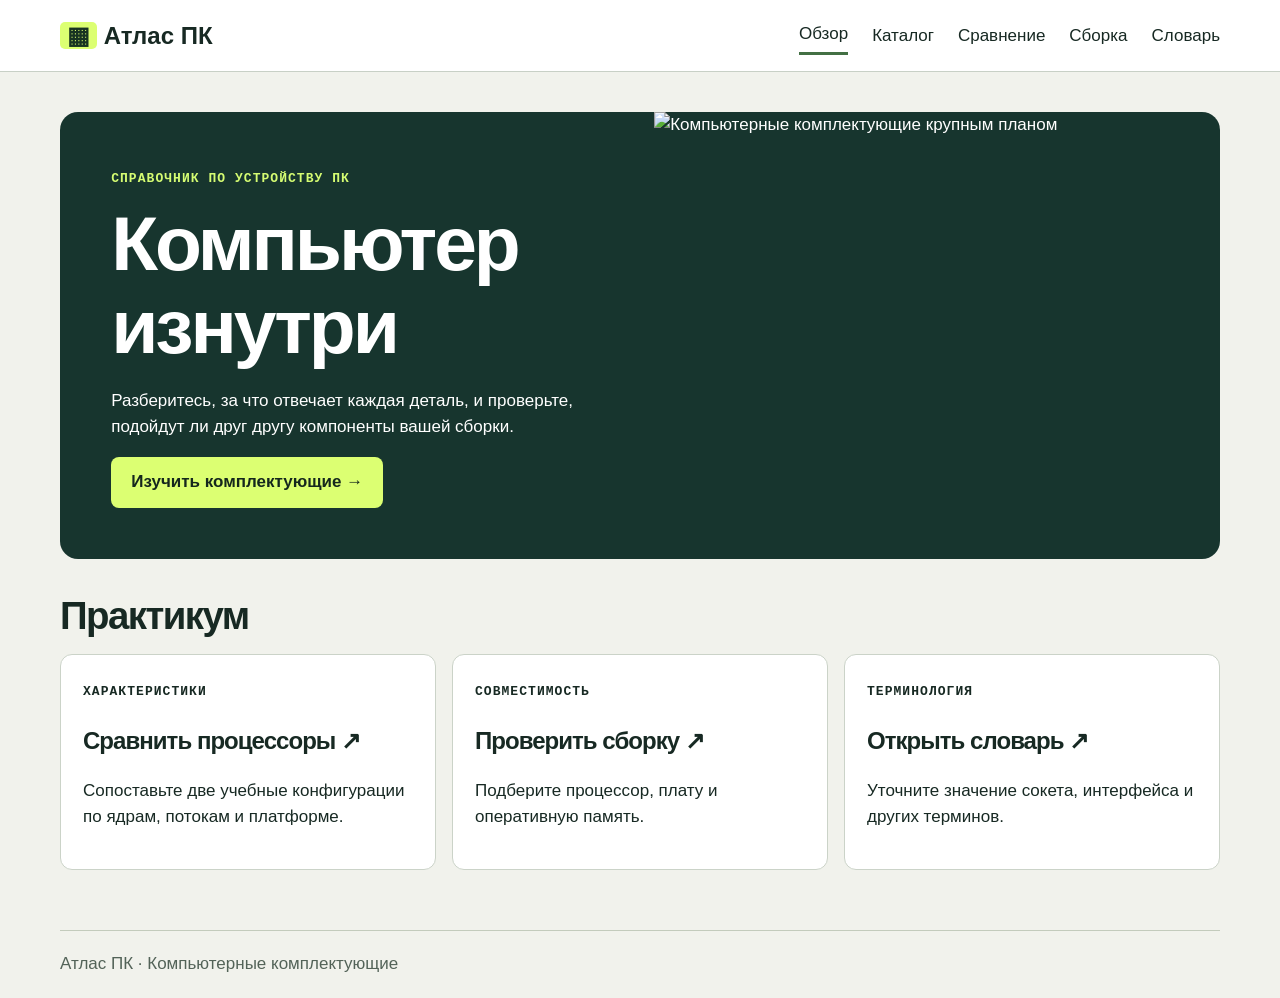
==== index.html @ 589b6a0f "Создать обзорную страницу и входы в практикум" ====
<!doctype html>
<html lang="ru"><head><meta charset="utf-8"><meta name="viewport" content="width=device-width,initial-scale=1">
<title>Обзор · Атлас ПК</title><link rel="stylesheet" href="assets/site.css"></head>
<body><a class="skip" href="#main">К содержанию</a><header><div class="bar"><a class="brand" href="index.html"><b>▦</b> Атлас ПК</a><nav aria-label="Разделы сайта"><a aria-current="page" href="index.html">Обзор</a><a href="catalog.html">Каталог</a><a href="compare.html">Сравнение</a><a href="build.html">Сборка</a><a href="glossary.html">Словарь</a></nav></div></header>
<main id="main"><section class="hero"><div><span class="kicker">Справочник по устройству ПК</span><h1>Компьютер<br>изнутри</h1><p>Разберитесь, за что отвечает каждая деталь, и проверьте, подойдут ли друг другу компоненты вашей сборки.</p><a class="btn" href="catalog.html">Изучить комплектующие →</a></div><img src="assets/hero.webp" alt="Компьютерные комплектующие крупным планом"></section><h2>Практикум</h2><div class="grid"><a class="card" href="compare.html"><small>Характеристики</small><h3>Сравнить процессоры ↗</h3><p>Сопоставьте две учебные конфигурации по ядрам, потокам и платформе.</p></a><a class="card" href="build.html"><small>Совместимость</small><h3>Проверить сборку ↗</h3><p>Подберите процессор, плату и оперативную память.</p></a><a class="card" href="glossary.html"><small>Терминология</small><h3>Открыть словарь ↗</h3><p>Уточните значение сокета, интерфейса и других терминов.</p></a></div></main><footer>Атлас ПК · Компьютерные комплектующие</footer></body></html>
---- assets/site.css ----
*{box-sizing:border-box}body{margin:0;background:#f1f2ec;color:#172923;font:17px/1.55 "Segoe UI",Arial,sans-serif}a{color:inherit}header{background:#fff;border-bottom:1px solid #c8d0c6}.bar,main,footer{width:min(1160px,92%);margin:auto}.bar,nav,.actions{display:flex;align-items:center;gap:24px;flex-wrap:wrap}.bar{justify-content:space-between;padding:16px 0}.brand{font-size:24px;font-weight:750;text-decoration:none}.brand b{background:#dcff72;color:#173322;padding:0 7px;border-radius:5px}nav a{text-decoration:none;padding:5px 0}nav a[aria-current]{border-bottom:3px solid #437044}main{padding:40px 0 60px;min-height:75vh}h1,h2,h3{line-height:1.08;letter-spacing:-.04em}h1{font-size:clamp(40px,6vw,82px);margin:12px 0 20px}h2{font-size:clamp(27px,3vw,40px);margin:36px 0 18px}h3{font-size:24px}p{max-width:72ch}.hero{display:grid;grid-template-columns:1.05fr 1fr;background:#17352e;color:white;border-radius:18px;overflow:hidden}.hero>div{padding:clamp(24px,4vw,58px)}.hero img{width:100%;height:100%;min-height:320px;object-fit:cover}.hero h1{font-size:clamp(48px,6vw,88px)}.kicker,small{font:700 13px/1.4 Consolas,monospace;letter-spacing:.08em;text-transform:uppercase}.kicker{color:#d5fc72}.btn{background:#dcff72;color:#15271d;text-decoration:none;padding:12px 20px;border-radius:8px;display:inline-block;font-weight:700}.grid,.fields{display:grid;grid-template-columns:repeat(auto-fit,minmax(min(235px,100%),1fr));gap:16px}.card,details,.panel{background:#fff;padding:22px;border:1px solid #cbd3c8;border-radius:12px}.card{display:block;text-decoration:none}.card img{width:100%;height:160px;object-fit:cover;border-radius:7px}a.card:hover{border-color:#33754b}label{display:block;font-weight:650}select,input{display:block;width:100%;margin:6px 0 14px;padding:12px;border:1px solid #778b7c;border-radius:7px;background:white;color:#183329;font:inherit}.result{border-left:5px solid #608c3b;padding:12px 18px;background:#edf3df}.result.bad{border-color:#a85330;background:#fff0e4}table{width:100%;border-collapse:collapse;margin-top:16px}td,th{padding:12px;text-align:left;border-bottom:1px solid #cad3c8}details{margin:10px 0}summary{cursor:pointer;font-weight:bold}footer{border-top:1px solid #c3cbbc;padding:20px 0;color:#536358}.skip{position:absolute;left:-10000px}.skip:focus{left:8px;top:8px;background:white;z-index:4}:focus-visible{outline:3px solid #d36914;outline-offset:2px}[hidden]{display:none!important}@media(max-width:720px){.hero{grid-template-columns:1fr}.hero img{height:210px;min-height:0}.bar{gap:8px}nav{gap:12px;font-size:15px}main{padding-top:22px}td,th{padding:6px;font-size:14px}}
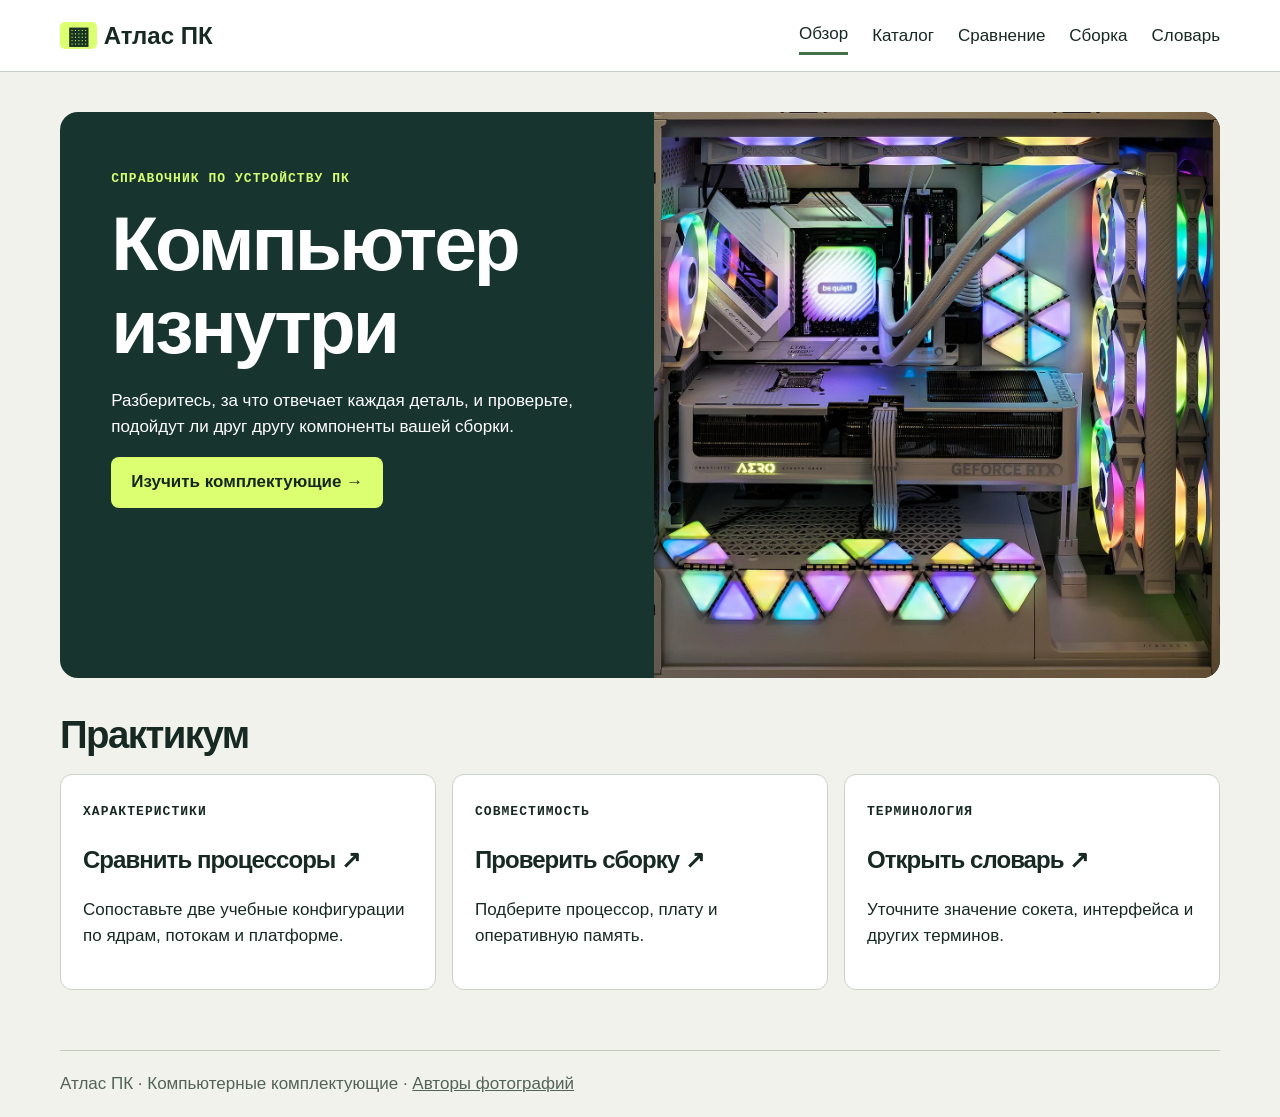
==== commit aff937ee: "Иллюстрировать справочник и указать лицензии фотографий" ====
--- a/index.html
+++ b/index.html
@@ -2,4 +2,4 @@
 <html lang="ru"><head><meta charset="utf-8"><meta name="viewport" content="width=device-width,initial-scale=1">
 <title>Обзор · Атлас ПК</title><link rel="stylesheet" href="assets/site.css"></head>
 <body><a class="skip" href="#main">К содержанию</a><header><div class="bar"><a class="brand" href="index.html"><b>▦</b> Атлас ПК</a><nav aria-label="Разделы сайта"><a aria-current="page" href="index.html">Обзор</a><a href="catalog.html">Каталог</a><a href="compare.html">Сравнение</a><a href="build.html">Сборка</a><a href="glossary.html">Словарь</a></nav></div></header>
-<main id="main"><section class="hero"><div><span class="kicker">Справочник по устройству ПК</span><h1>Компьютер<br>изнутри</h1><p>Разберитесь, за что отвечает каждая деталь, и проверьте, подойдут ли друг другу компоненты вашей сборки.</p><a class="btn" href="catalog.html">Изучить комплектующие →</a></div><img src="assets/hero.webp" alt="Компьютерные комплектующие крупным планом"></section><h2>Практикум</h2><div class="grid"><a class="card" href="compare.html"><small>Характеристики</small><h3>Сравнить процессоры ↗</h3><p>Сопоставьте две учебные конфигурации по ядрам, потокам и платформе.</p></a><a class="card" href="build.html"><small>Совместимость</small><h3>Проверить сборку ↗</h3><p>Подберите процессор, плату и оперативную память.</p></a><a class="card" href="glossary.html"><small>Терминология</small><h3>Открыть словарь ↗</h3><p>Уточните значение сокета, интерфейса и других терминов.</p></a></div></main><footer>Атлас ПК · Компьютерные комплектующие</footer></body></html>
+<main id="main"><section class="hero"><div><span class="kicker">Справочник по устройству ПК</span><h1>Компьютер<br>изнутри</h1><p>Разберитесь, за что отвечает каждая деталь, и проверьте, подойдут ли друг другу компоненты вашей сборки.</p><a class="btn" href="catalog.html">Изучить комплектующие →</a></div><img src="assets/hero.webp" alt="Компьютерные комплектующие крупным планом"></section><h2>Практикум</h2><div class="grid"><a class="card" href="compare.html"><small>Характеристики</small><h3>Сравнить процессоры ↗</h3><p>Сопоставьте две учебные конфигурации по ядрам, потокам и платформе.</p></a><a class="card" href="build.html"><small>Совместимость</small><h3>Проверить сборку ↗</h3><p>Подберите процессор, плату и оперативную память.</p></a><a class="card" href="glossary.html"><small>Терминология</small><h3>Открыть словарь ↗</h3><p>Уточните значение сокета, интерфейса и других терминов.</p></a></div></main><footer>Атлас ПК · Компьютерные комплектующие · <a href="assets/CREDITS.md">Авторы фотографий</a></footer></body></html>
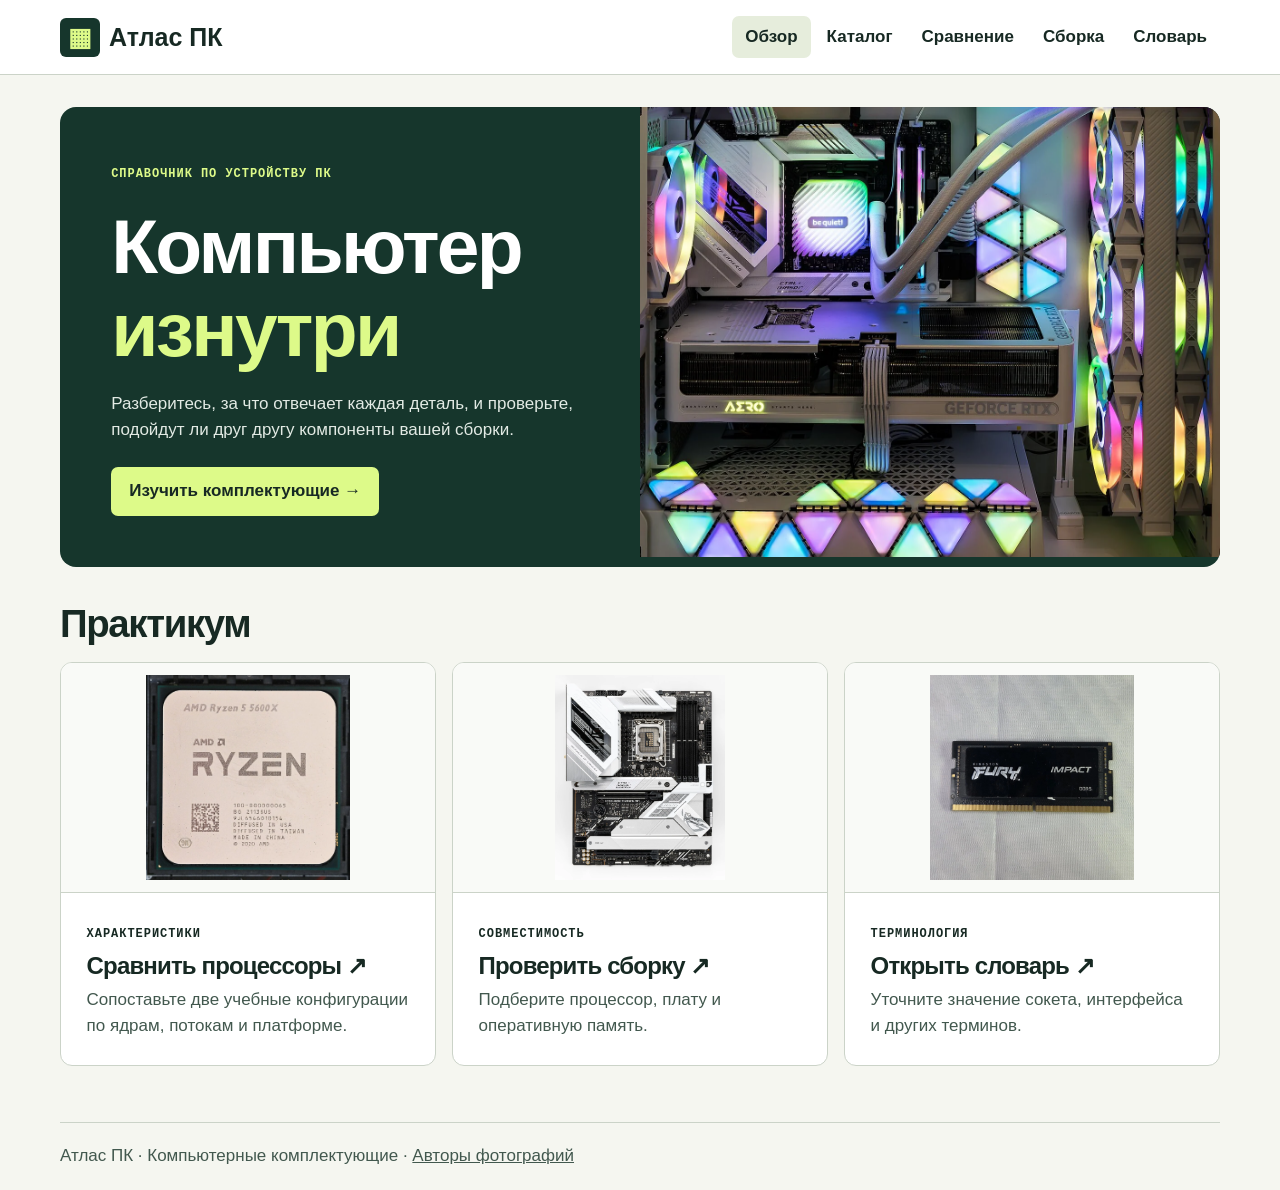
==== commit e1b0c944: "Выровнять адаптивную сетку, проиллюстрировать все компоненты и проверить два браузера" ====
--- a/index.html
+++ b/index.html
@@ -1,5 +1,5 @@
 <!doctype html>
 <html lang="ru"><head><meta charset="utf-8"><meta name="viewport" content="width=device-width,initial-scale=1">
 <title>Обзор · Атлас ПК</title><link rel="stylesheet" href="assets/site.css"></head>
-<body><a class="skip" href="#main">К содержанию</a><header><div class="bar"><a class="brand" href="index.html"><b>▦</b> Атлас ПК</a><nav aria-label="Разделы сайта"><a aria-current="page" href="index.html">Обзор</a><a href="catalog.html">Каталог</a><a href="compare.html">Сравнение</a><a href="build.html">Сборка</a><a href="glossary.html">Словарь</a></nav></div></header>
-<main id="main"><section class="hero"><div><span class="kicker">Справочник по устройству ПК</span><h1>Компьютер<br>изнутри</h1><p>Разберитесь, за что отвечает каждая деталь, и проверьте, подойдут ли друг другу компоненты вашей сборки.</p><a class="btn" href="catalog.html">Изучить комплектующие →</a></div><img src="assets/hero.webp" alt="Компьютерные комплектующие крупным планом"></section><h2>Практикум</h2><div class="grid"><a class="card" href="compare.html"><small>Характеристики</small><h3>Сравнить процессоры ↗</h3><p>Сопоставьте две учебные конфигурации по ядрам, потокам и платформе.</p></a><a class="card" href="build.html"><small>Совместимость</small><h3>Проверить сборку ↗</h3><p>Подберите процессор, плату и оперативную память.</p></a><a class="card" href="glossary.html"><small>Терминология</small><h3>Открыть словарь ↗</h3><p>Уточните значение сокета, интерфейса и других терминов.</p></a></div></main><footer>Атлас ПК · Компьютерные комплектующие · <a href="assets/CREDITS.md">Авторы фотографий</a></footer></body></html>
+<body class="page-index"><a class="skip" href="#main">К содержанию</a><header><div class="bar"><a class="brand" href="index.html"><b>▦</b> Атлас ПК</a><nav aria-label="Разделы сайта"><a aria-current="page" href="index.html">Обзор</a><a href="catalog.html">Каталог</a><a href="compare.html">Сравнение</a><a href="build.html">Сборка</a><a href="glossary.html">Словарь</a></nav></div></header>
+<main id="main"><section class="hero"><div><span class="kicker">Справочник по устройству ПК</span><h1>Компьютер <em>изнутри</em></h1><p>Разберитесь, за что отвечает каждая деталь, и проверьте, подойдут ли друг другу компоненты вашей сборки.</p><a class="btn" href="catalog.html">Изучить комплектующие →</a></div><img src="assets/hero.webp" alt="Компьютерные комплектующие крупным планом"></section><h2>Практикум</h2><div class="grid"><a class="card" href="compare.html"><div class="photo"><img src="assets/cpu.webp" alt="Процессор" loading="lazy"></div><div class="card-body"><small>Характеристики</small><h3>Сравнить процессоры ↗</h3><p>Сопоставьте две учебные конфигурации по ядрам, потокам и платформе.</p></div></a><a class="card" href="build.html"><div class="photo"><img src="assets/board.webp" alt="Материнская плата" loading="lazy"></div><div class="card-body"><small>Совместимость</small><h3>Проверить сборку ↗</h3><p>Подберите процессор, плату и оперативную память.</p></div></a><a class="card" href="glossary.html"><div class="photo"><img src="assets/memory.webp" alt="Модуль оперативной памяти" loading="lazy"></div><div class="card-body"><small>Терминология</small><h3>Открыть словарь ↗</h3><p>Уточните значение сокета, интерфейса и других терминов.</p></div></a></div></main><footer>Атлас ПК · Компьютерные комплектующие · <a href="assets/CREDITS.md">Авторы фотографий</a></footer></body></html>
--- a/assets/site.css
+++ b/assets/site.css
@@ -1 +1,91 @@
-*{box-sizing:border-box}body{margin:0;background:#f1f2ec;color:#172923;font:17px/1.55 "Segoe UI",Arial,sans-serif}a{color:inherit}header{background:#fff;border-bottom:1px solid #c8d0c6}.bar,main,footer{width:min(1160px,92%);margin:auto}.bar,nav,.actions{display:flex;align-items:center;gap:24px;flex-wrap:wrap}.bar{justify-content:space-between;padding:16px 0}.brand{font-size:24px;font-weight:750;text-decoration:none}.brand b{background:#dcff72;color:#173322;padding:0 7px;border-radius:5px}nav a{text-decoration:none;padding:5px 0}nav a[aria-current]{border-bottom:3px solid #437044}main{padding:40px 0 60px;min-height:75vh}h1,h2,h3{line-height:1.08;letter-spacing:-.04em}h1{font-size:clamp(40px,6vw,82px);margin:12px 0 20px}h2{font-size:clamp(27px,3vw,40px);margin:36px 0 18px}h3{font-size:24px}p{max-width:72ch}.hero{display:grid;grid-template-columns:1.05fr 1fr;background:#17352e;color:white;border-radius:18px;overflow:hidden}.hero>div{padding:clamp(24px,4vw,58px)}.hero img{width:100%;height:100%;min-height:320px;object-fit:cover}.hero h1{font-size:clamp(48px,6vw,88px)}.kicker,small{font:700 13px/1.4 Consolas,monospace;letter-spacing:.08em;text-transform:uppercase}.kicker{color:#d5fc72}.btn{background:#dcff72;color:#15271d;text-decoration:none;padding:12px 20px;border-radius:8px;display:inline-block;font-weight:700}.grid,.fields{display:grid;grid-template-columns:repeat(auto-fit,minmax(min(235px,100%),1fr));gap:16px}.card,details,.panel{background:#fff;padding:22px;border:1px solid #cbd3c8;border-radius:12px}.card{display:block;text-decoration:none}.card img{width:100%;height:160px;object-fit:cover;border-radius:7px}a.card:hover{border-color:#33754b}label{display:block;font-weight:650}select,input{display:block;width:100%;margin:6px 0 14px;padding:12px;border:1px solid #778b7c;border-radius:7px;background:white;color:#183329;font:inherit}.result{border-left:5px solid #608c3b;padding:12px 18px;background:#edf3df}.result.bad{border-color:#a85330;background:#fff0e4}table{width:100%;border-collapse:collapse;margin-top:16px}td,th{padding:12px;text-align:left;border-bottom:1px solid #cad3c8}details{margin:10px 0}summary{cursor:pointer;font-weight:bold}footer{border-top:1px solid #c3cbbc;padding:20px 0;color:#536358}.skip{position:absolute;left:-10000px}.skip:focus{left:8px;top:8px;background:white;z-index:4}:focus-visible{outline:3px solid #d36914;outline-offset:2px}[hidden]{display:none!important}@media(max-width:720px){.hero{grid-template-columns:1fr}.hero img{height:210px;min-height:0}.bar{gap:8px}nav{gap:12px;font-size:15px}main{padding-top:22px}td,th{padding:6px;font-size:14px}}
+/* Единая сетка справочника */
+:root {
+  --ink: #172923;
+  --muted: #42584e;
+  --paper: #f5f6f0;
+  --line: #cbd3c8;
+  --forest: #16362c;
+  --lime: #ddfa89;
+}
+* { box-sizing: border-box; }
+body { margin: 0; background: var(--paper); color: var(--ink); font: 17px/1.55 "Segoe UI", Arial, sans-serif; }
+a { color: inherit; }
+header { background: white; border-bottom: 1px solid var(--line); }
+.bar, main, footer { width: min(1160px, 92%); margin: auto; }
+.bar, nav { display: flex; align-items: center; flex-wrap: wrap; }
+.bar { justify-content: space-between; gap: 10px 20px; padding: 16px 0; }
+.brand { display: inline-flex; align-items: center; gap: 9px; font-size: 25px; font-weight: 750; text-decoration: none; }
+.brand b { padding: 0 8px; color: var(--lime); background: var(--forest); border-radius: 6px; }
+nav { gap: 3px; }
+nav a { text-decoration: none; padding: 8px 13px; border-radius: 7px; font-weight: 600; }
+nav a:hover, nav a[aria-current] { background: #e6eddc; }
+main { padding: 32px 0 56px; min-height: 75vh; }
+h1,h2,h3 { text-wrap: balance; line-height: 1.08; letter-spacing: -.035em; }
+h1 { font-size: clamp(34px, 4.8vw, 66px); margin: 0 0 16px; }
+h2 { font-size: clamp(26px, 3vw, 40px); margin: 36px 0 18px; }
+h3 { font-size: 24px; margin: 8px 0; }
+p { max-width: 70ch; }
+.hero, .intro { display: grid; grid-template-columns: 1fr 1fr; border-radius: 16px; overflow: hidden; }
+.hero { background: var(--forest); color: white; }
+.hero > div { padding: clamp(24px, 4vw, 58px); align-self: center; }
+.hero img { width: 100%; height: 100%; max-height: 450px; object-fit: cover; }
+.hero h1 { font-size: clamp(44px, 6vw, 80px); margin: 20px 0; }
+.hero em { display: block; color: var(--lime); font-style: normal; }
+.hero p { color: #e2eae4; margin: 0 0 24px; }
+small, .kicker { font: 700 12px/1.4 Consolas, monospace; letter-spacing: .08em; text-transform: uppercase; }
+.kicker { color: var(--lime); }
+.btn { display: inline-block; background: var(--lime); padding: 11px 18px; color: var(--ink); font-weight: 700; text-decoration: none; border-radius: 7px; }
+.grid, .fields { display: grid; gap: 16px; }
+.grid { grid-template-columns: repeat(3,minmax(0,1fr)); }
+.fields { grid-template-columns: repeat(auto-fit,minmax(min(100%,220px),1fr)); }
+.card, .panel, details, .page-catalog main > .fields { background: white; border: 1px solid var(--line); border-radius: 12px; }
+.card { display: flex; flex-direction: column; overflow: hidden; text-decoration: none; }
+.photo { background: #f9faf7; padding: 12px; border-bottom: 1px solid var(--line); }
+.photo img { display: block; width: 100%; height: clamp(140px,16vw,206px); object-fit: contain; }
+.card-body, .panel, .page-catalog main > .fields { padding: clamp(16px, 2vw, 26px); }
+.card p { color: var(--muted); margin: 8px 0 0; }
+a.card:hover { border-color: #52805e; }
+.intro { grid-template-columns: minmax(0,1fr) minmax(180px,28%); background: #e6edde; margin-bottom: 24px; }
+.intro > div { padding: clamp(20px,3vw,40px); align-self: center; }
+.intro p { margin-bottom: 0; }
+.intro figure { margin: 0; background: #fafbf8; display: grid; place-items: center; padding: 14px; }
+.intro img { width: 100%; height: 185px; object-fit: contain; }
+label { min-width: 0; display: block; font-weight: 650; }
+input,select { width: 100%; display: block; padding: 11px; margin-top: 6px; border: 1px solid #869389; border-radius: 6px; color: var(--ink); background: white; font: inherit; }
+.result { margin-top: 20px; border-left: 4px solid #608c3b; padding: 14px 18px; background: #edf3df; }
+.result.bad { border-color: #a85330; background: #fff0e4; }
+table { width: 100%; border-collapse: collapse; margin-top: 22px; }
+caption { text-align: left; font-weight: 700; padding-bottom: 10px; }
+td,th { padding: 12px; text-align: left; border-bottom: 1px solid var(--line); }
+thead { background: #edf1e8; }
+details { margin: 8px 0; padding: 0 18px; }
+summary { padding: 14px 0; cursor: pointer; font-weight: 650; }
+details p { margin: 0 0 16px; }
+footer { border-top: 1px solid var(--line); padding: 20px 0; color: var(--muted); }
+.skip { position: absolute; left: -10000px; }
+.skip:focus { left: 8px; top: 8px; z-index: 4; background: white; }
+:focus-visible { outline: 3px solid #a94c04; outline-offset: 2px; }
+[hidden] { display: none !important; }
+@media(max-width: 900px) {
+  .page-catalog .grid { grid-template-columns: repeat(2,minmax(0,1fr)); }
+}
+@media(max-width: 720px) {
+  main { padding: 20px 0 36px; }
+  .bar { padding: 10px 0; }
+  nav { gap: 0; }
+  nav a { font-size: 15px; padding: 6px 8px; }
+  .hero { grid-template-columns: 1fr; }
+  .hero img { height: 205px; }
+  .hero h1 { margin: 10px 0; }
+  .hero em { display: inline; }
+  .intro { grid-template-columns: minmax(0,1fr) 24%; }
+  .intro img { height: 100px; }
+  .grid { grid-template-columns: 1fr; }
+  td,th { padding: 7px; font-size: 15px; }
+}
+@media(max-width: 540px) {
+  .page-catalog .grid, .intro { grid-template-columns: 1fr; }
+  .intro figure { order: -1; height: 94px; padding: 7px; }
+  .intro img { height: 80px; }
+  .photo img { height: 175px; }
+}
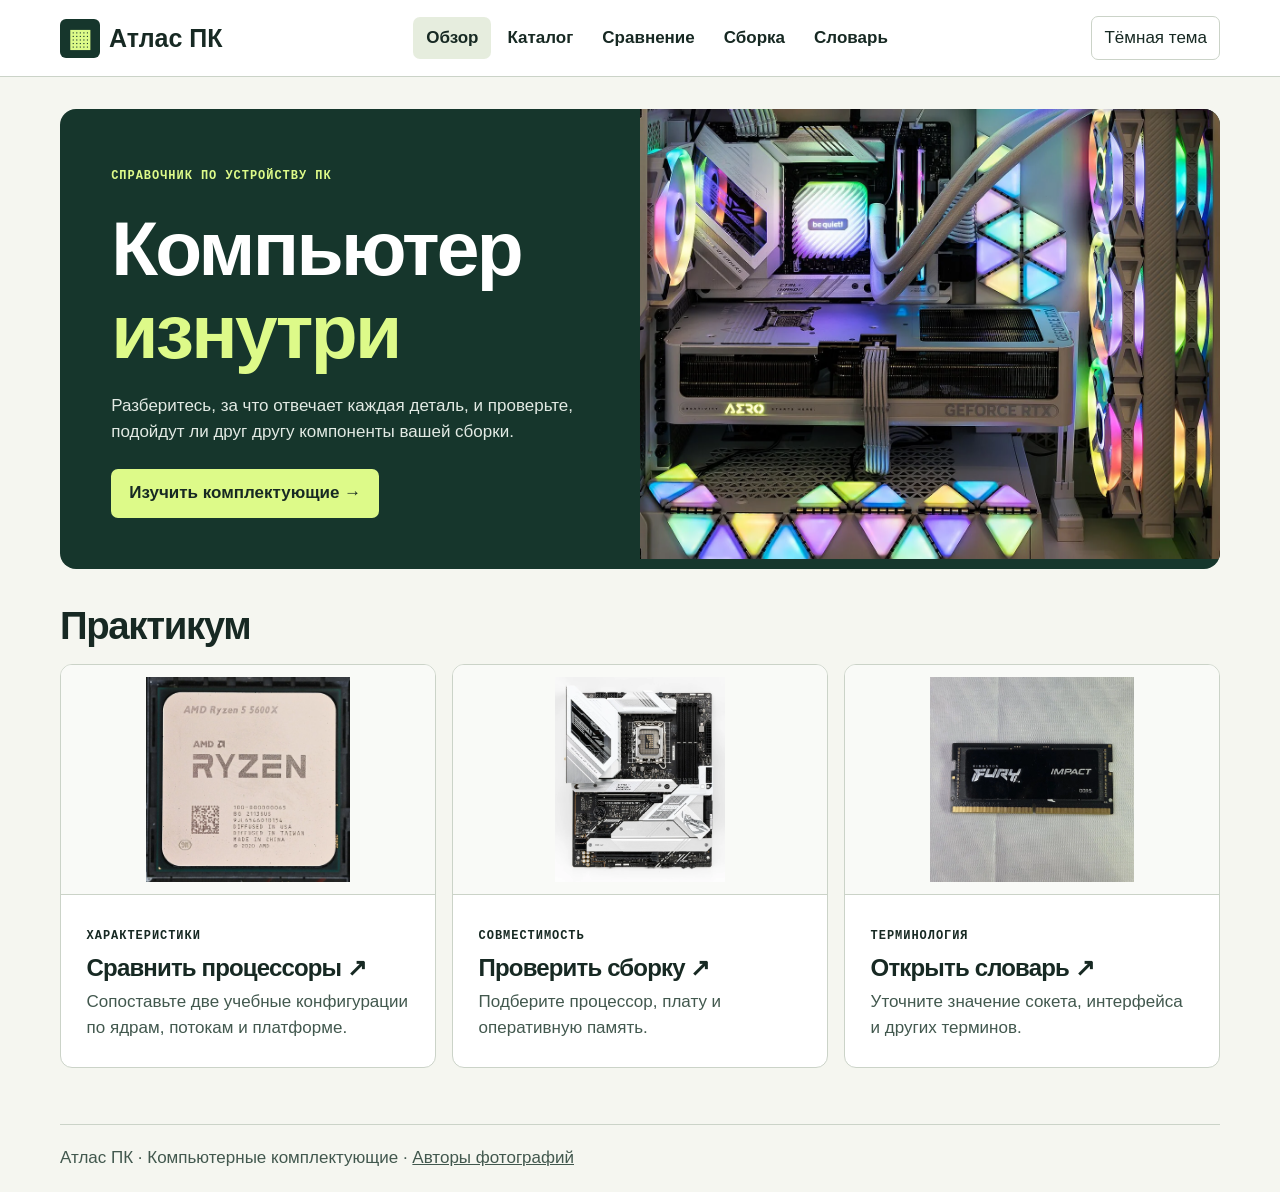
==== commit b2ea630d: "Реализовать формы, ES-модули и две темы; организовать стили по БЭМ и ITCSS" ====
--- a/index.html
+++ b/index.html
@@ -1,5 +1,79 @@
 <!doctype html>
-<html lang="ru"><head><meta charset="utf-8"><meta name="viewport" content="width=device-width,initial-scale=1">
-<title>Обзор · Атлас ПК</title><link rel="stylesheet" href="assets/site.css"></head>
-<body class="page-index"><a class="skip" href="#main">К содержанию</a><header><div class="bar"><a class="brand" href="index.html"><b>▦</b> Атлас ПК</a><nav aria-label="Разделы сайта"><a aria-current="page" href="index.html">Обзор</a><a href="catalog.html">Каталог</a><a href="compare.html">Сравнение</a><a href="build.html">Сборка</a><a href="glossary.html">Словарь</a></nav></div></header>
-<main id="main"><section class="hero"><div><span class="kicker">Справочник по устройству ПК</span><h1>Компьютер <em>изнутри</em></h1><p>Разберитесь, за что отвечает каждая деталь, и проверьте, подойдут ли друг другу компоненты вашей сборки.</p><a class="btn" href="catalog.html">Изучить комплектующие →</a></div><img src="assets/hero.webp" alt="Компьютерные комплектующие крупным планом"></section><h2>Практикум</h2><div class="grid"><a class="card" href="compare.html"><div class="photo"><img src="assets/cpu.webp" alt="Процессор" loading="lazy"></div><div class="card-body"><small>Характеристики</small><h3>Сравнить процессоры ↗</h3><p>Сопоставьте две учебные конфигурации по ядрам, потокам и платформе.</p></div></a><a class="card" href="build.html"><div class="photo"><img src="assets/board.webp" alt="Материнская плата" loading="lazy"></div><div class="card-body"><small>Совместимость</small><h3>Проверить сборку ↗</h3><p>Подберите процессор, плату и оперативную память.</p></div></a><a class="card" href="glossary.html"><div class="photo"><img src="assets/memory.webp" alt="Модуль оперативной памяти" loading="lazy"></div><div class="card-body"><small>Терминология</small><h3>Открыть словарь ↗</h3><p>Уточните значение сокета, интерфейса и других терминов.</p></div></a></div></main><footer>Атлас ПК · Компьютерные комплектующие · <a href="assets/CREDITS.md">Авторы фотографий</a></footer></body></html>
+<html lang="ru">
+  <head>
+    <meta charset="utf-8">
+    <meta name="viewport" content="width=device-width,initial-scale=1">
+    <title>Обзор · Атлас ПК</title>
+    <link rel="stylesheet" href="assets/site.css">
+  </head>
+  <body class="page-index">
+    <a class="skip" href="#main">К содержанию</a>
+    <header class="header">
+      <div class="header__inner">
+        <a class="header__brand" href="index.html">
+          <b>▦</b> Атлас ПК</a>
+        <nav aria-label="Разделы сайта">
+          <a aria-current="page" href="index.html">Обзор</a>
+          <a href="catalog.html">Каталог</a>
+          <a href="compare.html">Сравнение</a>
+          <a href="build.html">Сборка</a>
+          <a href="glossary.html">Словарь</a>
+        </nav>
+        <button type="button" class="theme-toggle" aria-pressed="false">Тёмная тема</button>
+      </div>
+    </header>
+    <main id="main">
+      <section class="hero">
+        <div>
+          <span class="hero__caption">Справочник по устройству ПК</span>
+          <h1>Компьютер <em>изнутри</em>
+          </h1>
+          <p>Разберитесь, за что отвечает каждая деталь, и проверьте, подойдут ли друг другу компоненты вашей сборки.</p>
+          <a class="hero__action" href="catalog.html">Изучить комплектующие →</a>
+        </div>
+        <img src="assets/hero.webp" alt="Компьютерные комплектующие крупным планом">
+      </section>
+      <h2>Практикум</h2>
+      <div class="card-grid">
+        <a class="card" href="compare.html">
+          <div class="card__media">
+            <img src="assets/cpu.webp" alt="Процессор" loading="lazy">
+          </div>
+          <div class="card__body">
+            <small>Характеристики</small>
+            <h3>Сравнить процессоры ↗</h3>
+            <p>Сопоставьте две учебные конфигурации по ядрам, потокам и платформе.</p>
+          </div>
+        </a>
+        <a class="card" href="build.html">
+          <div class="card__media">
+            <img src="assets/board.webp" alt="Материнская плата" loading="lazy">
+          </div>
+          <div class="card__body">
+            <small>Совместимость</small>
+            <h3>Проверить сборку ↗</h3>
+            <p>Подберите процессор, плату и оперативную память.</p>
+          </div>
+        </a>
+        <a class="card" href="glossary.html">
+          <div class="card__media">
+            <img src="assets/memory.webp" alt="Модуль оперативной памяти" loading="lazy">
+          </div>
+          <div class="card__body">
+            <small>Терминология</small>
+            <h3>Открыть словарь ↗</h3>
+            <p>Уточните значение сокета, интерфейса и других терминов.</p>
+          </div>
+        </a>
+      </div>
+    </main>
+    <footer>Атлас ПК · Компьютерные комплектующие · <a href="assets/CREDITS.md">Авторы фотографий</a>
+    </footer>
+    <script type="module">if (location.protocol !== 'file:') import('./assets/main.js');</script>
+    <script>if (location.protocol === 'file:') {
+        const fallback = document.createElement('script');
+        fallback.src = 'assets/offline.js';
+        document.body.append(fallback);
+      }</script>
+  </body>
+</html>
--- a/assets/site.css
+++ b/assets/site.css
@@ -1,4 +1,4 @@
-/* Единая сетка справочника */
+/* ITCSS: settings */
 :root {
   --ink: #172923;
   --muted: #42584e;
@@ -7,24 +7,42 @@
   --forest: #16362c;
   --lime: #ddfa89;
 }
+:root { --surface: #fff; --tint: #e6edde; --success: #edf3df; --warning: #fff0e4; color-scheme: light; }
+:root[data-theme="dark"] { --ink: #edf4ee; --muted: #cad8cd; --paper: #11231d; --surface: #1d322a; --line: #486356; --tint: #294337; --success: #294a34; --warning: #513329; color-scheme: dark; }
+
+/* ITCSS: generic */
 * { box-sizing: border-box; }
+
+/* ITCSS: elements */
 body { margin: 0; background: var(--paper); color: var(--ink); font: 17px/1.55 "Segoe UI", Arial, sans-serif; }
 a { color: inherit; }
-header { background: white; border-bottom: 1px solid var(--line); }
-.bar, main, footer { width: min(1160px, 92%); margin: auto; }
-.bar, nav { display: flex; align-items: center; flex-wrap: wrap; }
-.bar { justify-content: space-between; gap: 10px 20px; padding: 16px 0; }
-.brand { display: inline-flex; align-items: center; gap: 9px; font-size: 25px; font-weight: 750; text-decoration: none; }
-.brand b { padding: 0 8px; color: var(--lime); background: var(--forest); border-radius: 6px; }
-nav { gap: 3px; }
-nav a { text-decoration: none; padding: 8px 13px; border-radius: 7px; font-weight: 600; }
-nav a:hover, nav a[aria-current] { background: #e6eddc; }
 main { padding: 32px 0 56px; min-height: 75vh; }
 h1,h2,h3 { text-wrap: balance; line-height: 1.08; letter-spacing: -.035em; }
 h1 { font-size: clamp(34px, 4.8vw, 66px); margin: 0 0 16px; }
 h2 { font-size: clamp(26px, 3vw, 40px); margin: 36px 0 18px; }
 h3 { font-size: 24px; margin: 8px 0; }
 p { max-width: 70ch; }
+label { min-width: 0; display: block; font-weight: 650; }
+input,select { width: 100%; display: block; padding: 11px; margin-top: 6px; border: 1px solid #869389; border-radius: 6px; color: var(--ink); background: var(--surface); font: inherit; }
+table { width: 100%; border-collapse: collapse; margin-top: 22px; }
+caption { text-align: left; font-weight: 700; padding-bottom: 10px; }
+td,th { padding: 12px; text-align: left; border-bottom: 1px solid var(--line); }
+thead { background: var(--tint); }
+
+/* ITCSS: objects */
+.header__inner, main, footer { width: min(1160px, 92%); margin: auto; }
+.card-grid, .filter-form { display: grid; gap: 16px; }
+.card-grid { grid-template-columns: repeat(3,minmax(0,1fr)); }
+
+/* ITCSS: components */
+header { background: var(--surface); border-bottom: 1px solid var(--line); }
+.header__inner, nav { display: flex; align-items: center; flex-wrap: wrap; }
+.header__inner { justify-content: space-between; gap: 10px 20px; padding: 16px 0; }
+.header__brand { display: inline-flex; align-items: center; gap: 9px; font-size: 25px; font-weight: 750; text-decoration: none; }
+.header__brand b { padding: 0 8px; color: var(--lime); background: var(--forest); border-radius: 6px; }
+nav { gap: 3px; }
+nav a { text-decoration: none; padding: 8px 13px; border-radius: 7px; font-weight: 600; }
+nav a:hover, nav a[aria-current] { background: var(--tint); }
 .hero, .intro { display: grid; grid-template-columns: 1fr 1fr; border-radius: 16px; overflow: hidden; }
 .hero { background: var(--forest); color: white; }
 .hero > div { padding: clamp(24px, 4vw, 58px); align-self: center; }
@@ -32,46 +50,36 @@
 .hero h1 { font-size: clamp(44px, 6vw, 80px); margin: 20px 0; }
 .hero em { display: block; color: var(--lime); font-style: normal; }
 .hero p { color: #e2eae4; margin: 0 0 24px; }
-small, .kicker { font: 700 12px/1.4 Consolas, monospace; letter-spacing: .08em; text-transform: uppercase; }
-.kicker { color: var(--lime); }
-.btn { display: inline-block; background: var(--lime); padding: 11px 18px; color: var(--ink); font-weight: 700; text-decoration: none; border-radius: 7px; }
-.grid, .fields { display: grid; gap: 16px; }
-.grid { grid-template-columns: repeat(3,minmax(0,1fr)); }
-.fields { grid-template-columns: repeat(auto-fit,minmax(min(100%,220px),1fr)); }
-.card, .panel, details, .page-catalog main > .fields { background: white; border: 1px solid var(--line); border-radius: 12px; }
+small, .hero__caption { font: 700 12px/1.4 Consolas, monospace; letter-spacing: .08em; text-transform: uppercase; }
+.hero__caption { color: var(--lime); }
+.hero__action { display: inline-block; background: var(--lime); padding: 11px 18px; color: #172923; font-weight: 700; text-decoration: none; border-radius: 7px; }
+.filter-form { grid-template-columns: repeat(auto-fit,minmax(min(100%,220px),1fr)); }
+.card, .panel, details, .page-catalog main > .filter-form { background: var(--surface); border: 1px solid var(--line); border-radius: 12px; }
 .card { display: flex; flex-direction: column; overflow: hidden; text-decoration: none; }
-.photo { background: #f9faf7; padding: 12px; border-bottom: 1px solid var(--line); }
-.photo img { display: block; width: 100%; height: clamp(140px,16vw,206px); object-fit: contain; }
-.card-body, .panel, .page-catalog main > .fields { padding: clamp(16px, 2vw, 26px); }
+.card__media { background: #f9faf7; padding: 12px; border-bottom: 1px solid var(--line); }
+.card__media img { display: block; width: 100%; height: clamp(140px,16vw,206px); object-fit: contain; }
+.card__body, .panel, .page-catalog main > .filter-form { padding: clamp(16px, 2vw, 26px); }
 .card p { color: var(--muted); margin: 8px 0 0; }
 a.card:hover { border-color: #52805e; }
-.intro { grid-template-columns: minmax(0,1fr) minmax(180px,28%); background: #e6edde; margin-bottom: 24px; }
+.intro { grid-template-columns: minmax(0,1fr) minmax(180px,28%); background: var(--tint); margin-bottom: 24px; }
 .intro > div { padding: clamp(20px,3vw,40px); align-self: center; }
 .intro p { margin-bottom: 0; }
 .intro figure { margin: 0; background: #fafbf8; display: grid; place-items: center; padding: 14px; }
 .intro img { width: 100%; height: 185px; object-fit: contain; }
-label { min-width: 0; display: block; font-weight: 650; }
-input,select { width: 100%; display: block; padding: 11px; margin-top: 6px; border: 1px solid #869389; border-radius: 6px; color: var(--ink); background: white; font: inherit; }
-.result { margin-top: 20px; border-left: 4px solid #608c3b; padding: 14px 18px; background: #edf3df; }
-.result.bad { border-color: #a85330; background: #fff0e4; }
-table { width: 100%; border-collapse: collapse; margin-top: 22px; }
-caption { text-align: left; font-weight: 700; padding-bottom: 10px; }
-td,th { padding: 12px; text-align: left; border-bottom: 1px solid var(--line); }
-thead { background: #edf1e8; }
+.result { margin-top: 20px; border-left: 4px solid #608c3b; padding: 14px 18px; background: var(--success); }
+.result.result--invalid { border-color: #a85330; background: var(--warning); }
 details { margin: 8px 0; padding: 0 18px; }
 summary { padding: 14px 0; cursor: pointer; font-weight: 650; }
 details p { margin: 0 0 16px; }
 footer { border-top: 1px solid var(--line); padding: 20px 0; color: var(--muted); }
-.skip { position: absolute; left: -10000px; }
-.skip:focus { left: 8px; top: 8px; z-index: 4; background: white; }
-:focus-visible { outline: 3px solid #a94c04; outline-offset: 2px; }
-[hidden] { display: none !important; }
+.theme-toggle, .filter-form__reset { color: var(--ink); background: var(--surface); border: 1px solid var(--line); border-radius: 7px; padding: 8px 12px; font: inherit; cursor: pointer; }
+.filter-form__reset { align-self: end; justify-self: start; }
 @media(max-width: 900px) {
-  .page-catalog .grid { grid-template-columns: repeat(2,minmax(0,1fr)); }
+  .page-catalog .card-grid { grid-template-columns: repeat(2,minmax(0,1fr)); }
 }
 @media(max-width: 720px) {
   main { padding: 20px 0 36px; }
-  .bar { padding: 10px 0; }
+  .header__inner { padding: 10px 0; }
   nav { gap: 0; }
   nav a { font-size: 15px; padding: 6px 8px; }
   .hero { grid-template-columns: 1fr; }
@@ -80,12 +88,25 @@
   .hero em { display: inline; }
   .intro { grid-template-columns: minmax(0,1fr) 24%; }
   .intro img { height: 100px; }
-  .grid { grid-template-columns: 1fr; }
+  .card-grid { grid-template-columns: 1fr; }
   td,th { padding: 7px; font-size: 15px; }
 }
 @media(max-width: 540px) {
-  .page-catalog .grid, .intro { grid-template-columns: 1fr; }
+  .page-catalog .card-grid, .intro { grid-template-columns: 1fr; }
   .intro figure { order: -1; height: 94px; padding: 7px; }
   .intro img { height: 80px; }
-  .photo img { height: 175px; }
+  .card__media img { height: 175px; }
 }
+
+@media (max-width: 540px) {
+  .header__inner { display: block; }
+  nav { display: grid; grid-template-columns: repeat(5, auto); margin-top: 8px; }
+  nav a { padding: 8px 2px; font-size: clamp(12px, 3.5vw, 15px); text-align: center; }
+}
+@media(max-width: 720px) { .header__inner { position: relative; display: block; } .theme-toggle { position: absolute; top: 9px; right: 0; } }
+
+/* ITCSS: utilities */
+.skip { position: absolute; left: -10000px; }
+.skip:focus { left: 8px; top: 8px; z-index: 4; background: var(--surface); }
+:focus-visible { outline: 3px solid #a94c04; outline-offset: 2px; }
+[hidden] { display: none !important; }
